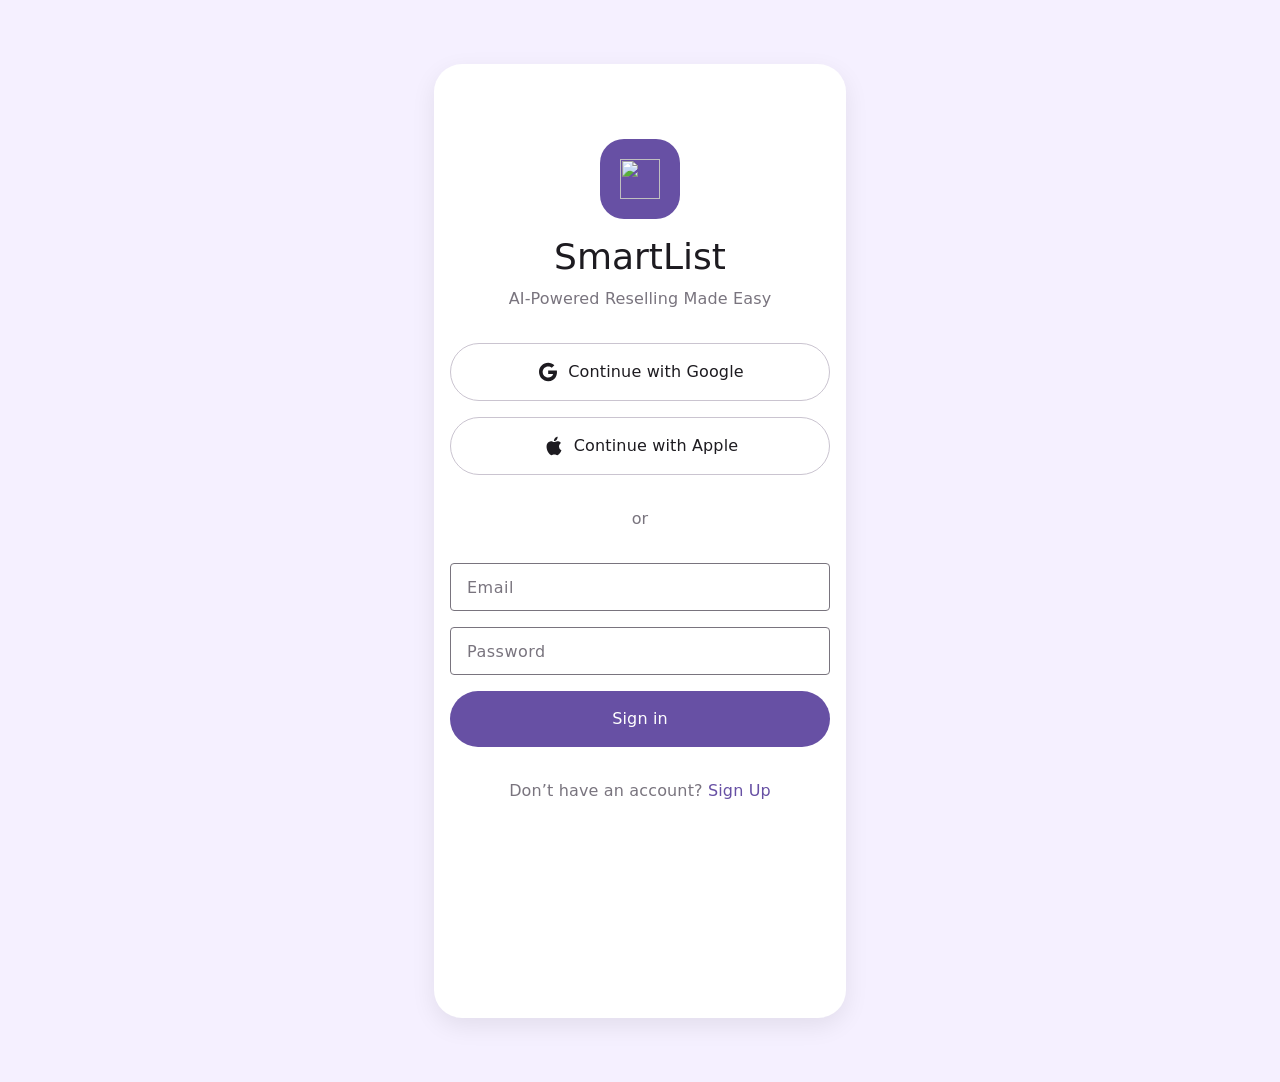
==== index.html @ 4005c8ff "initial commit" ====
<!DOCTYPE html>
<html lang="en">
  <head>
    <meta charset="UTF-8" />
    <title>SmartList – Sign in</title>
    <meta name="viewport" content="width=device-width, initial-scale=1" />
    <link rel="stylesheet" href="./styles.css" />
  </head>
  <body>
    <main class="app-shell">
      <section class="card" aria-label="SmartList sign in">
        <header class="card-header">
          <div class="logo-circle">
            <img src="https://www.figma.com/api/mcp/asset/21d047bc-a95b-4fdc-8ce6-c73513daa466" alt="" class="logo-icon" />
          </div>
          <div class="card-heading">
            <h1 class="headline">SmartList</h1>
            <p class="subhead">AI-Powered Reselling Made Easy</p>
          </div>
        </header>

        <div class="provider-buttons">
          <button class="btn btn-outline btn-google" type="button">
            <span class="btn-icon">
              <img
                src="./24x24_google.svg"
                alt=""
              />
            </span>
            <span class="btn-label">Continue with Google</span>
          </button>

          <button class="btn btn-outline btn-apple" type="button">
            <span class="btn-icon">
              <img
                src="./24x24_apple.svg"
                alt=""
              />
            </span>
            <span class="btn-label">Continue with Apple</span>
          </button>
        </div>

        <p class="divider-text">or</p>

        <form class="auth-form">
          <div class="field">
            <input
              class="field-input"
              type="email"
              name="email"
              placeholder="Email"
              autocomplete="email"
            />
          </div>

          <div class="field">
            <input
              class="field-input"
              type="password"
              name="password"
              placeholder="Password"
              autocomplete="current-password"
            />
          </div>

          <button class="btn btn-filled" type="submit">
            <span class="btn-label">Sign in</span>
          </button>
        </form>

        <p class="footer-text">
          Don’t have an account?
          <a href="#" class="footer-link">Sign Up</a>
        </p>
      </section>
    </main>
  </body>
  </html>
---- styles.css ----
:root {
  --color-on-surface: #1d1b20;
  --color-outline: #79747e;
  --color-outline-variant: #cac4d0;
  --color-on-surface-variant: #49454f;
  --color-on-primary: #ffffff;
  --color-primary: #6750a4;
  --color-surface-tint: #6750a4;

  --font-display-small: system-ui, -apple-system, BlinkMacSystemFont, "Roboto", sans-serif;
  --font-title-medium: system-ui, -apple-system, BlinkMacSystemFont, "Roboto", sans-serif;
  --font-body-large: system-ui, -apple-system, BlinkMacSystemFont, "Roboto", sans-serif;
}

*,
*::before,
*::after {
  box-sizing: border-box;
}

body {
  margin: 0;
  min-height: 100vh;
  font-family: var(--font-body-large);
  background-color: #f5f0ff;
  color: var(--color-on-surface);
}

.app-shell {
  min-height: 100vh;
  display: flex;
  align-items: center;
  justify-content: center;
  padding: 24px 16px;
}

.card {
  width: 100%;
  max-width: 412px;
  height: 954px;
  border-radius: 28px;
  background-color: #ffffff;
  padding: 75px 16px 32px;
  box-shadow: 0 8px 24px rgba(0, 0, 0, 0.08);
  display: flex;
  flex-direction: column;
  gap: 32px;
}

.card-header {
  display: flex;
  flex-direction: column;
  align-items: center;
  gap: 16px;
}

.logo-circle {
  width: 80px;
  height: 80px;
  border-radius: 24px;
  background-color: var(--color-surface-tint);
  display: flex;
  align-items: center;
  justify-content: center;
}

.logo-icon {
  width: 40px;
  height: 40px;
}

.card-heading {
  text-align: center;
  display: flex;
  flex-direction: column;
  gap: 8px;
}

.headline {
  margin: 0;
  font-family: var(--font-display-small);
  font-size: 36px;
  line-height: 44px;
  font-weight: 500;
  letter-spacing: 0;
  color: var(--color-on-surface);
}

.subhead {
  margin: 0;
  font-family: var(--font-title-medium);
  font-size: 16px;
  line-height: 24px;
  font-weight: 500;
  letter-spacing: 0.15px;
  color: var(--color-outline);
}

.provider-buttons {
  display: flex;
  flex-direction: column;
  gap: 16px;
}

.btn {
  border-radius: 100px;
  padding: 16px 24px;
  border: none;
  display: inline-flex;
  align-items: center;
  justify-content: center;
  gap: 8px;
  font-family: var(--font-title-medium);
  font-size: 16px;
  line-height: 24px;
  font-weight: 500;
  letter-spacing: 0.15px;
  cursor: pointer;
  background: transparent;
}

.btn-outline {
  border: 1px solid var(--color-outline-variant);
  color: var(--color-on-surface-variant);
  background-color: transparent;
}

.btn-outline:hover {
  background-color: rgba(103, 80, 164, 0.04);
}

.btn-filled {
  width: 100%;
  background-color: var(--color-primary);
  color: var(--color-on-primary);
}

.btn-filled:hover {
  background-color: #5c46a1;
}

.btn-icon img {
  display: block;
  width: 18px;
  height: 18px;
}

.btn-apple .btn-icon img,
.btn-google .btn-icon img {
  width: 24px;
  height: 24px;
}

.btn-apple,
.btn-google {
  color: var(--color-on-surface);
}

.btn-label {
  white-space: nowrap;
}

.divider-text {
  margin: 0;
  text-align: center;
  font-family: var(--font-title-medium);
  font-size: 16px;
  line-height: 24px;
  font-weight: 500;
  letter-spacing: 0.15px;
  color: var(--color-outline);
}

.auth-form {
  display: flex;
  flex-direction: column;
  gap: 16px;
}

.field {
  width: 100%;
}

.field-input {
  width: 100%;
  height: 48px;
  padding: 4px 16px;
  border-radius: 4px;
  border: 1px solid var(--color-outline);
  font-family: var(--font-body-large);
  font-size: 16px;
  line-height: 24px;
  font-weight: 400;
  letter-spacing: 0.5px;
  color: var(--color-on-surface);
}

.field-input:focus {
  outline: 2px solid var(--color-primary);
  outline-offset: 0;
  border-color: var(--color-primary);
}

.field-input::placeholder {
  color: var(--color-outline);
}

.footer-text {
  margin: 0;
  text-align: center;
  font-family: var(--font-title-medium);
  font-size: 16px;
  line-height: 24px;
  font-weight: 500;
  letter-spacing: 0.15px;
  color: var(--color-outline);
}

.footer-link {
  color: var(--color-primary);
  text-decoration: none;
}

.footer-link:hover {
  text-decoration: underline;
}

@media (min-height: 720px) {
  .card {
    margin-block: 40px;
  }
}
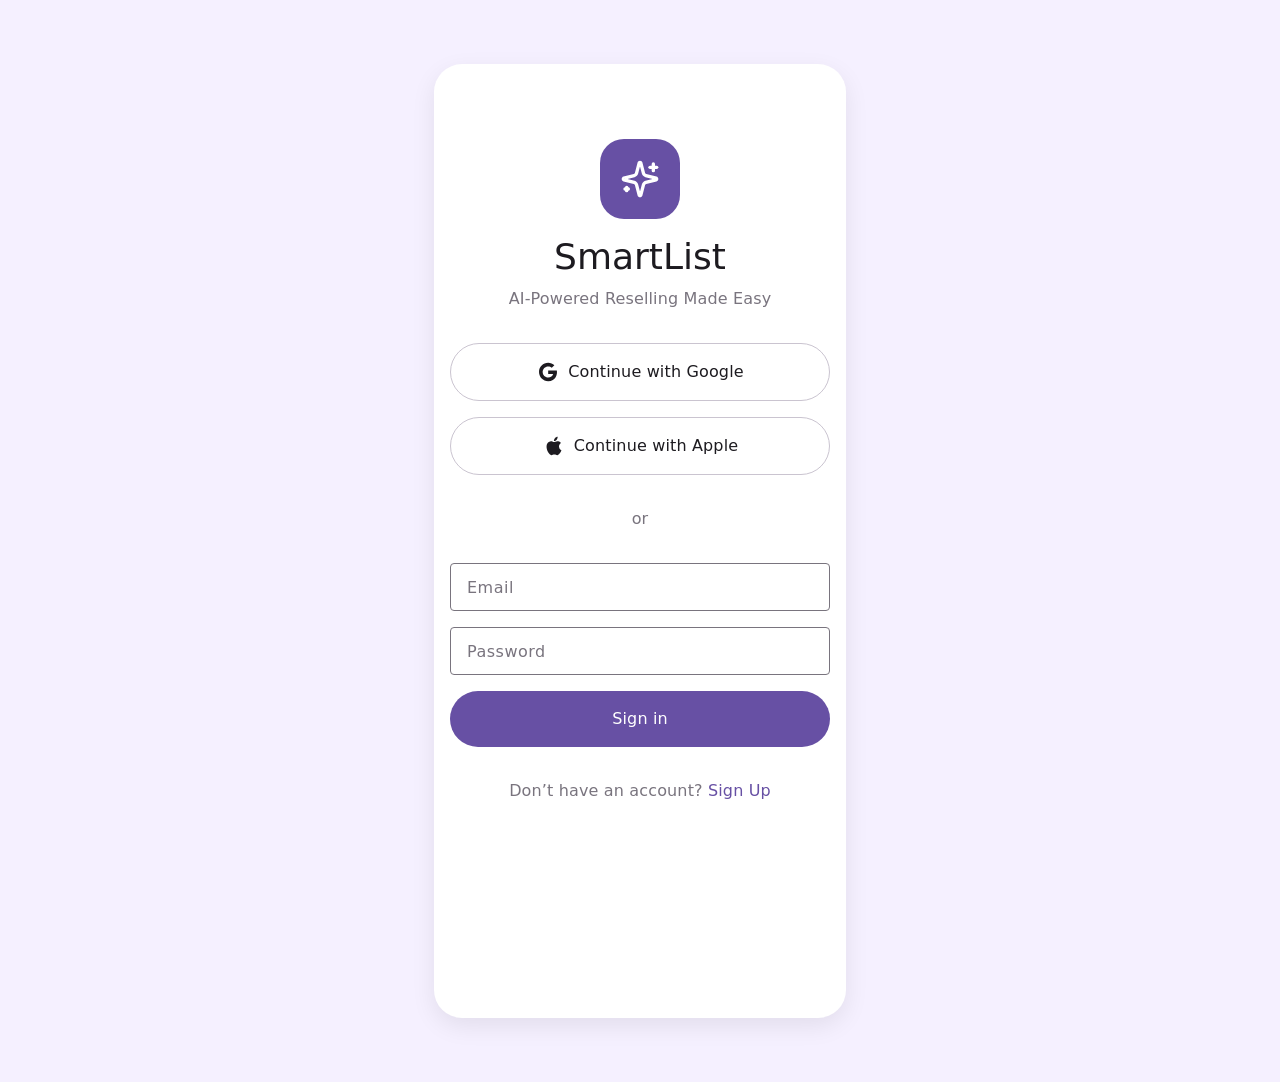
==== commit 26e27ac5: "icons and dashboard" ====
--- a/index.html
+++ b/index.html
@@ -11,7 +11,7 @@
       <section class="card" aria-label="SmartList sign in">
         <header class="card-header">
           <div class="logo-circle">
-            <img src="https://www.figma.com/api/mcp/asset/21d047bc-a95b-4fdc-8ce6-c73513daa466" alt="" class="logo-icon" />
+            <img src="./logo.svg" alt="" class="logo-icon" />
           </div>
           <div class="card-heading">
             <h1 class="headline">SmartList</h1>
@@ -64,9 +64,9 @@
             />
           </div>
 
-          <button class="btn btn-filled" type="submit">
+          <a href="./dashboard.html" class="btn btn-filled">
             <span class="btn-label">Sign in</span>
-          </button>
+          </a>
         </form>
 
         <p class="footer-text">
--- a/styles.css
+++ b/styles.css
@@ -139,6 +139,10 @@
   background-color: #5c46a1;
 }
 
+a.btn {
+  text-decoration: none;
+}
+
 .btn-icon img {
   display: block;
   width: 18px;
@@ -231,3 +235,222 @@
   }
 }
 
+/* ========== Dashboard ========== */
+.dashboard-shell {
+  min-height: 100vh;
+  display: flex;
+  align-items: center;
+  justify-content: center;
+  padding: 24px 16px;
+  background-color: #e6e0e9;
+}
+
+.dashboard-card {
+  width: 100%;
+  max-width: 412px;
+  min-height: 954px;
+  border-radius: 28px;
+  background-color: #ffffff;
+  box-shadow: 0 8px 24px rgba(0, 0, 0, 0.08);
+  display: flex;
+  flex-direction: column;
+  position: relative;
+  overflow: hidden;
+}
+
+.dashboard-header {
+  flex-shrink: 0;
+  border-bottom: 1px solid var(--color-outline-variant);
+  padding: 16px 16px 20px;
+}
+
+.dashboard-header-row {
+  display: flex;
+  align-items: center;
+  justify-content: space-between;
+  margin-bottom: 16px;
+}
+
+.dashboard-header .icon-btn {
+  color: #49454f;
+}
+
+.dashboard-header .icon-btn img {
+  display: block;
+  width: 24px;
+  height: 24px;
+}
+
+.icon-btn {
+  width: 48px;
+  height: 48px;
+  padding: 0;
+  border: none;
+  border-radius: 50%;
+  background: transparent;
+  color: var(--color-on-surface);
+  cursor: pointer;
+  display: flex;
+  align-items: center;
+  justify-content: center;
+  flex-shrink: 0;
+  transition: background-color 0.2s;
+}
+
+.icon-btn:hover {
+  background-color: rgba(0, 0, 0, 0.04);
+}
+
+.icon-btn svg {
+  display: block;
+}
+
+.icon-btn-profile {
+  color: #49454f;
+}
+
+.dashboard-header-titles {
+  padding: 0;
+}
+
+.dashboard-title {
+  margin: 0;
+  font-family: 'Roboto', var(--font-display-small);
+  font-size: 28px;
+  line-height: 36px;
+  font-weight: 500;
+  letter-spacing: 0;
+  color: var(--color-on-surface);
+  text-align: left;
+}
+
+.dashboard-subtitle {
+  margin: 4px 0 0;
+  font-family: 'Roboto', var(--font-title-medium);
+  font-size: 14px;
+  line-height: 20px;
+  font-weight: 500;
+  letter-spacing: 0.1px;
+  color: var(--color-primary);
+  text-align: left;
+}
+
+.dashboard-header-actions {
+  display: flex;
+  align-items: center;
+  gap: 8px;
+}
+
+.inventory-list {
+  flex: 1;
+  overflow: auto;
+  padding-bottom: 88px;
+}
+
+.inventory-item {
+  display: flex;
+  align-items: center;
+  gap: 16px;
+  padding: 16px;
+  border-bottom: 1px solid var(--color-outline-variant);
+  min-height: 96px;
+}
+
+.inventory-item:last-child {
+  border-bottom: none;
+}
+
+.inventory-item-img {
+  width: 80px;
+  height: 80px;
+  border-radius: 8px;
+  object-fit: cover;
+  flex-shrink: 0;
+  background-color: var(--color-outline-variant);
+}
+
+.inventory-item-body {
+  flex: 1;
+  min-width: 0;
+  display: flex;
+  flex-direction: column;
+  gap: 4px;
+}
+
+.inventory-item-title {
+  margin: 0;
+  font-family: var(--font-title-medium);
+  font-size: 16px;
+  line-height: 22px;
+  font-weight: 600;
+  letter-spacing: 0.15px;
+  color: var(--color-on-surface);
+  display: -webkit-box;
+  -webkit-line-clamp: 2;
+  -webkit-box-orient: vertical;
+  overflow: hidden;
+}
+
+.inventory-item-price {
+  margin: 0;
+  font-family: var(--font-body-large);
+  font-size: 14px;
+  line-height: 20px;
+  font-weight: 400;
+  letter-spacing: 0.25px;
+  color: var(--color-on-surface-variant);
+}
+
+.inventory-tag {
+  display: inline-block;
+  margin-top: 6px;
+  padding: 2px 10px;
+  border-radius: 100px;
+  font-family: var(--font-title-medium);
+  font-size: 12px;
+  line-height: 20px;
+  font-weight: 500;
+  letter-spacing: 0.5px;
+  color: #fff;
+  width: fit-content;
+}
+
+.inventory-tag--listed {
+  background-color: var(--color-primary);
+}
+
+.inventory-tag--sold {
+  background-color: #2e7d32;
+}
+
+.fab {
+  position: absolute;
+  bottom: 24px;
+  right: 24px;
+  width: 56px;
+  height: 56px;
+  border-radius: 50%;
+  background-color: var(--color-primary);
+  color: var(--color-on-primary);
+  display: flex;
+  align-items: center;
+  justify-content: center;
+  box-shadow: 0 4px 12px rgba(103, 80, 164, 0.4);
+  text-decoration: none;
+  z-index: 10;
+  transition: background-color 0.2s, box-shadow 0.2s;
+}
+
+.fab:hover {
+  background-color: #5c46a1;
+  box-shadow: 0 6px 16px rgba(103, 80, 164, 0.45);
+}
+
+.fab:focus {
+  outline: 2px solid var(--color-primary);
+  outline-offset: 2px;
+}
+
+.fab svg {
+  display: block;
+}
